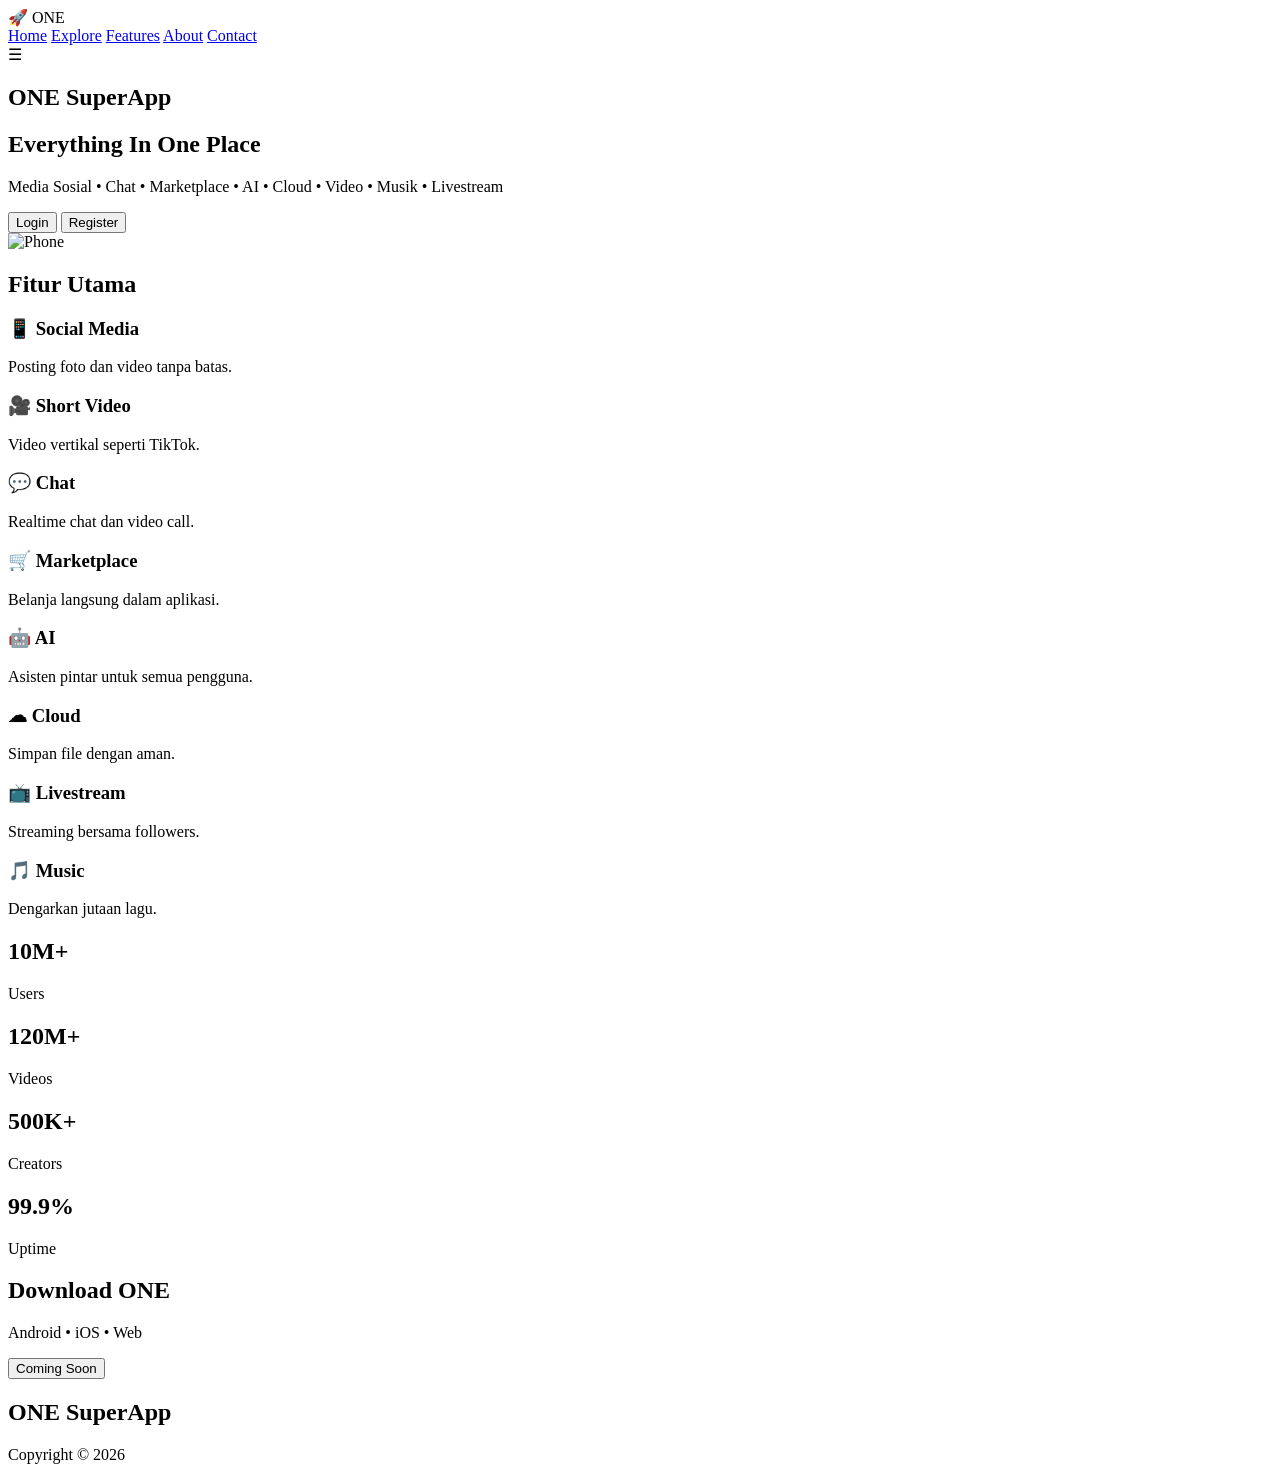
==== index.html @ df412f5b "Create index.html" ====
<!DOCTYPE html>
<html lang="id">
<head>
<meta charset="UTF-8">
<meta name="viewport" content="width=device-width, initial-scale=1.0">

<title>ONE SuperApp</title>

<link rel="stylesheet" href="style.css">

<link rel="preconnect" href="https://fonts.googleapis.com">
<link rel="preconnect" href="https://fonts.gstatic.com" crossorigin>

<link href="https://fonts.googleapis.com/css2?family=Poppins:wght@300;400;500;600;700;800&display=swap" rel="stylesheet">

</head>

<body>

<header>

<div class="logo">

🚀 ONE

</div>

<nav>

<a href="#">Home</a>

<a href="#">Explore</a>

<a href="#">Features</a>

<a href="#">About</a>

<a href="#">Contact</a>

</nav>

<div class="menu">

☰

</div>

</header>

<section class="hero">

<div class="hero-left">

<h1>

ONE SuperApp

</h1>

<h2>

Everything In One Place

</h2>

<p>

Media Sosial • Chat • Marketplace • AI • Cloud • Video • Musik • Livestream

</p>

<div class="buttons">

<button class="login">

Login

</button>

<button class="register">

Register

</button>

</div>

</div>

<div class="hero-right">

<img src="https://images.unsplash.com/photo-1512941937669-90a1b58e7e9c?w=800" alt="Phone">

</div>

</section>

<section class="features">

<h2>

Fitur Utama

</h2>

<div class="grid">

<div class="card">

<h3>📱 Social Media</h3>

<p>Posting foto dan video tanpa batas.</p>

</div>

<div class="card">

<h3>🎥 Short Video</h3>

<p>Video vertikal seperti TikTok.</p>

</div>

<div class="card">

<h3>💬 Chat</h3>

<p>Realtime chat dan video call.</p>

</div>

<div class="card">

<h3>🛒 Marketplace</h3>

<p>Belanja langsung dalam aplikasi.</p>

</div>

<div class="card">

<h3>🤖 AI</h3>

<p>Asisten pintar untuk semua pengguna.</p>

</div>

<div class="card">

<h3>☁ Cloud</h3>

<p>Simpan file dengan aman.</p>

</div>

<div class="card">

<h3>📺 Livestream</h3>

<p>Streaming bersama followers.</p>

</div>

<div class="card">

<h3>🎵 Music</h3>

<p>Dengarkan jutaan lagu.</p>

</div>

</div>

</section>

<section class="stats">

<div>

<h1>

10M+

</h1>

<p>Users</p>

</div>

<div>

<h1>

120M+

</h1>

<p>Videos</p>

</div>

<div>

<h1>

500K+

</h1>

<p>Creators</p>

</div>

<div>

<h1>

99.9%

</h1>

<p>Uptime</p>

</div>

</section>

<section class="download">

<h2>

Download ONE

</h2>

<p>

Android • iOS • Web

</p>

<button>

Coming Soon

</button>

</section>

<footer>

<h2>

ONE SuperApp

</h2>

<p>

Copyright © 2026

</p>

</footer>

<script src="script.js"></script>

</body>

  </html>
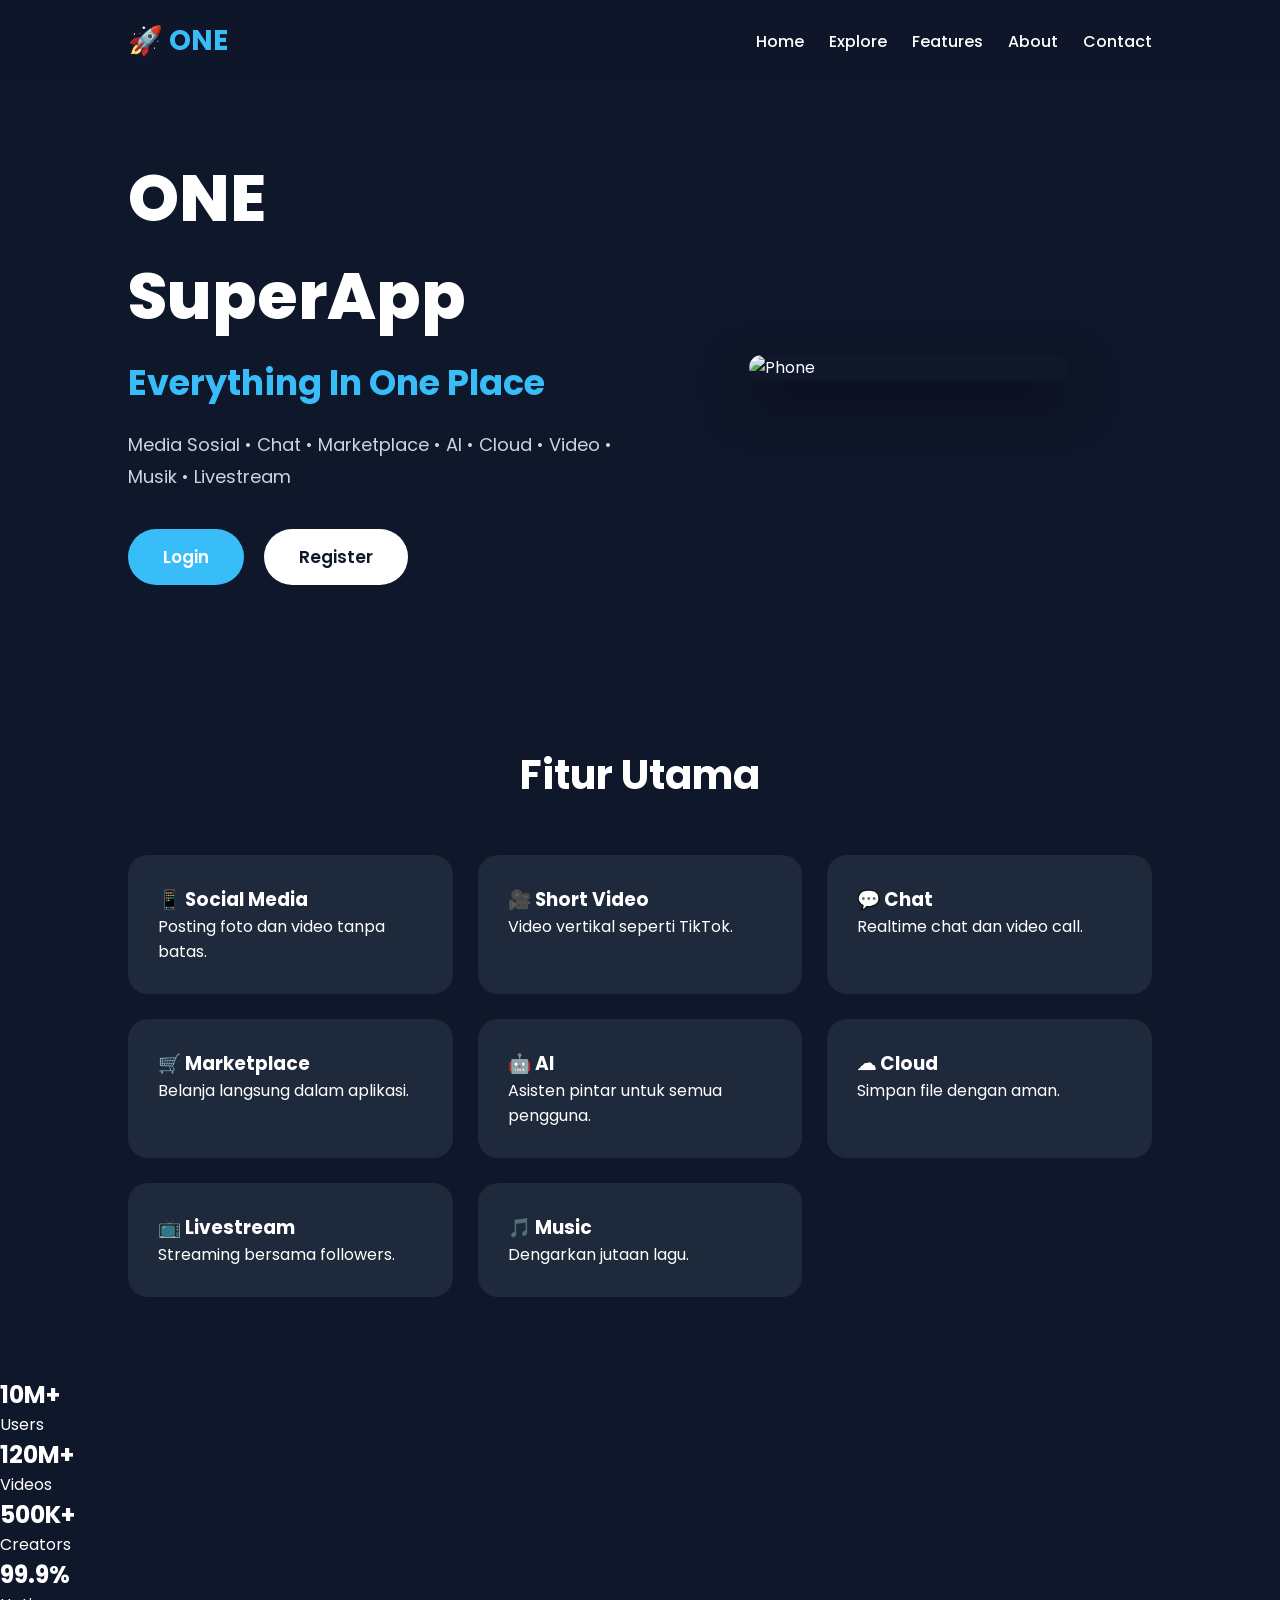
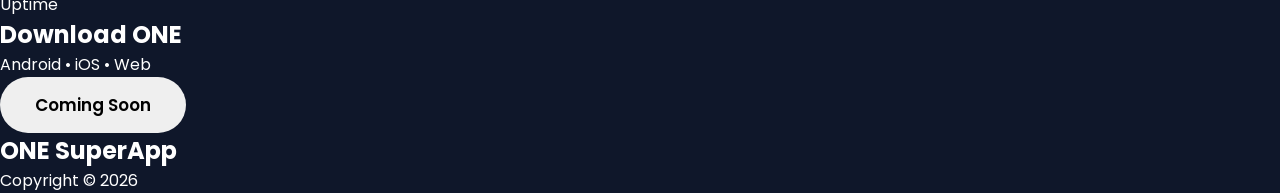
==== commit bfb71710: "Update index.html" ====
--- a/index.html
+++ b/index.html
@@ -71,17 +71,17 @@
 
 <div class="buttons">
 
+<a href="login.html">
 <button class="login">
-
 Login
-
 </button>
-
+</a>
+
+<a href="register.html">
 <button class="register">
-
 Register
-
 </button>
+</a>
 
 </div>
 
--- a/style.css
+++ b/style.css
@@ -0,0 +1,161 @@
+/* =========================
+   ONE SuperApp Style V1
+========================= */
+
+*{
+margin:0;
+padding:0;
+box-sizing:border-box;
+font-family:'Poppins',sans-serif;
+}
+
+body{
+background:#0f172a;
+color:white;
+overflow-x:hidden;
+}
+
+/* HEADER */
+
+header{
+display:flex;
+justify-content:space-between;
+align-items:center;
+padding:20px 10%;
+background:rgba(15,23,42,.8);
+backdrop-filter:blur(12px);
+position:fixed;
+top:0;
+width:100%;
+z-index:999;
+}
+
+.logo{
+font-size:28px;
+font-weight:700;
+color:#38bdf8;
+}
+
+nav{
+display:flex;
+gap:25px;
+}
+
+nav a{
+text-decoration:none;
+color:white;
+font-weight:500;
+transition:.3s;
+}
+
+nav a:hover{
+color:#38bdf8;
+}
+
+.menu{
+display:none;
+font-size:30px;
+cursor:pointer;
+}
+
+/* HERO */
+
+.hero{
+display:flex;
+justify-content:space-between;
+align-items:center;
+padding:150px 10% 80px;
+gap:50px;
+}
+
+.hero-left{
+flex:1;
+}
+
+.hero-left h1{
+font-size:65px;
+font-weight:800;
+margin-bottom:10px;
+}
+
+.hero-left h2{
+font-size:35px;
+color:#38bdf8;
+margin-bottom:20px;
+}
+
+.hero-left p{
+font-size:18px;
+line-height:1.8;
+color:#cbd5e1;
+margin-bottom:35px;
+}
+
+.buttons{
+display:flex;
+gap:20px;
+}
+
+button{
+padding:15px 35px;
+border:none;
+border-radius:50px;
+cursor:pointer;
+font-size:17px;
+font-weight:600;
+transition:.3s;
+}
+
+.login{
+background:#38bdf8;
+color:white;
+}
+
+.register{
+background:white;
+color:#0f172a;
+}
+
+button:hover{
+transform:translateY(-4px);
+}
+
+.hero-right{
+flex:1;
+display:flex;
+justify-content:center;
+}
+
+.hero-right img{
+width:320px;
+border-radius:30px;
+box-shadow:0 20px 50px rgba(0,0,0,.5);
+}
+
+/* FEATURES */
+
+.features{
+padding:80px 10%;
+}
+
+.features h2{
+font-size:40px;
+text-align:center;
+margin-bottom:50px;
+}
+
+.grid{
+display:grid;
+grid-template-columns:repeat(auto-fit,minmax(250px,1fr));
+gap:25px;
+}
+
+.card{
+background:#1e293b;
+padding:30px;
+border-radius:20px;
+transition:.3s;
+}
+
+.card:hover{
+transform:translate
